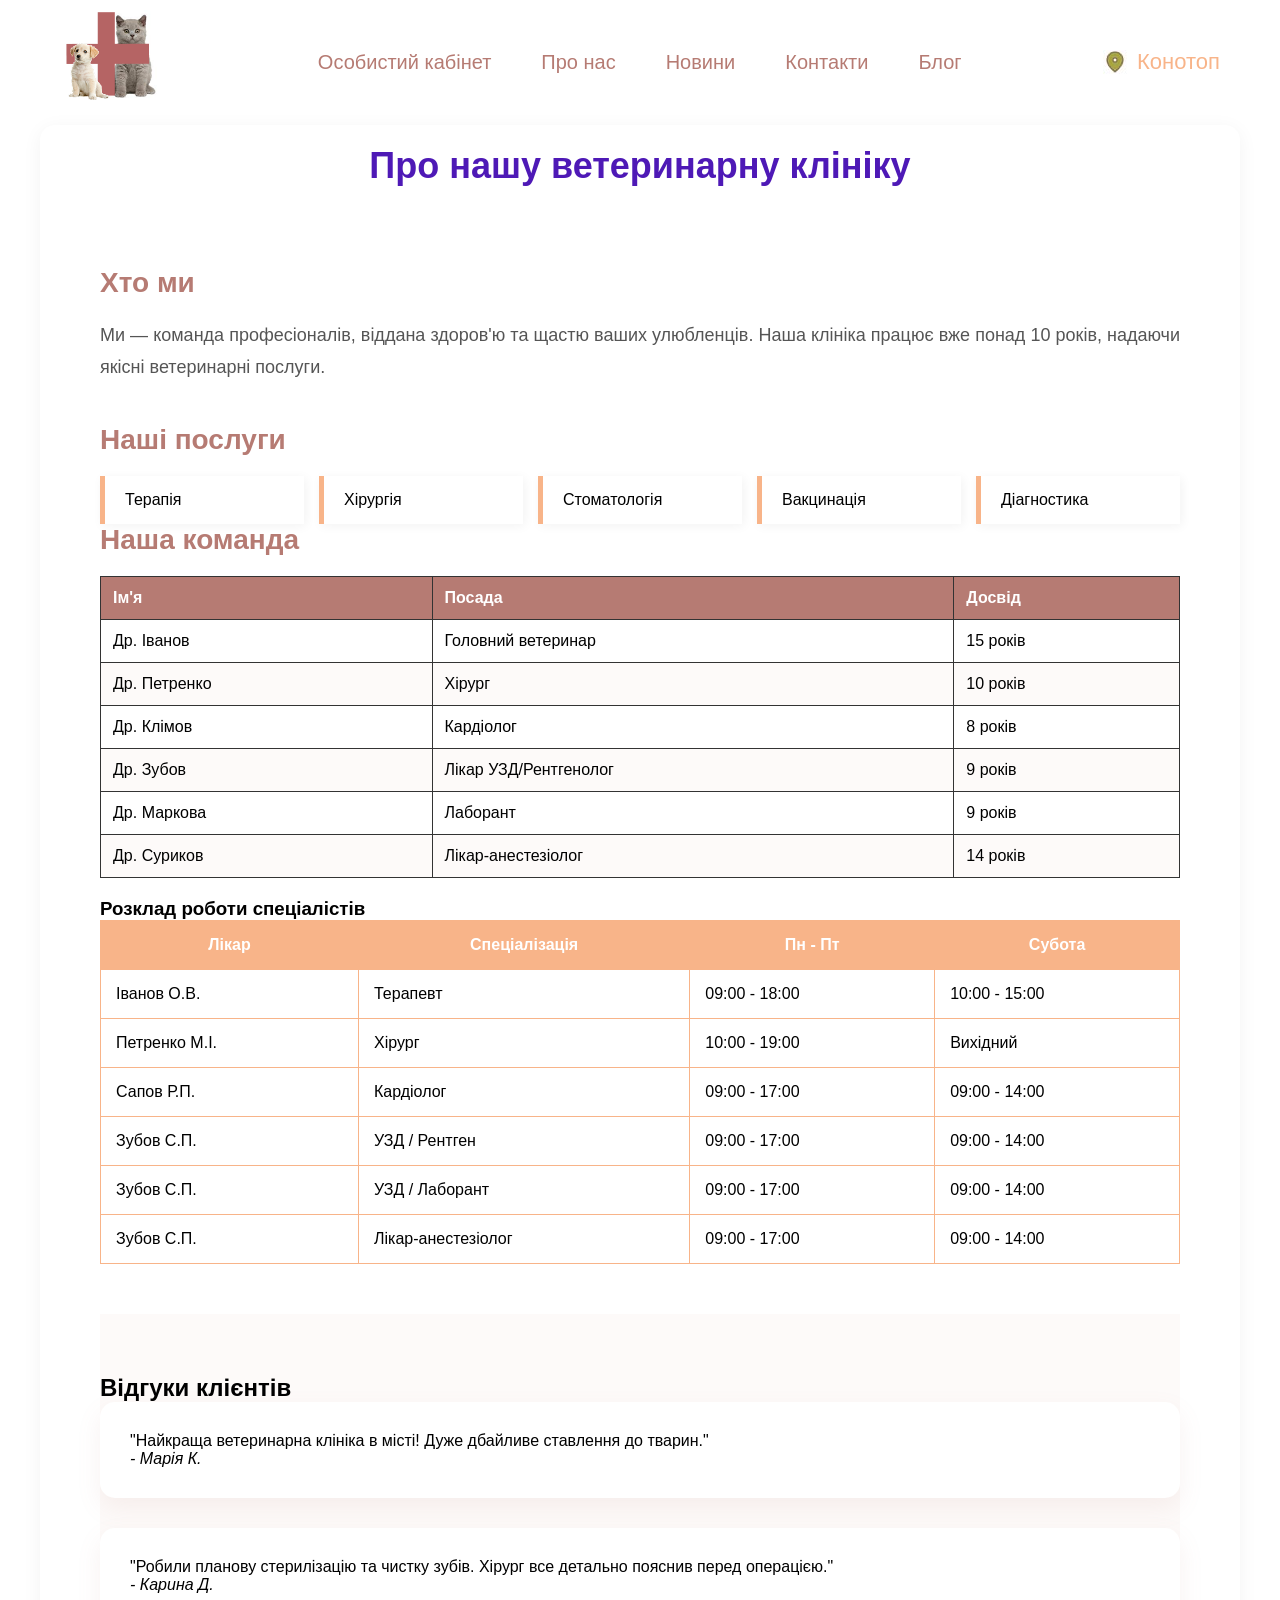
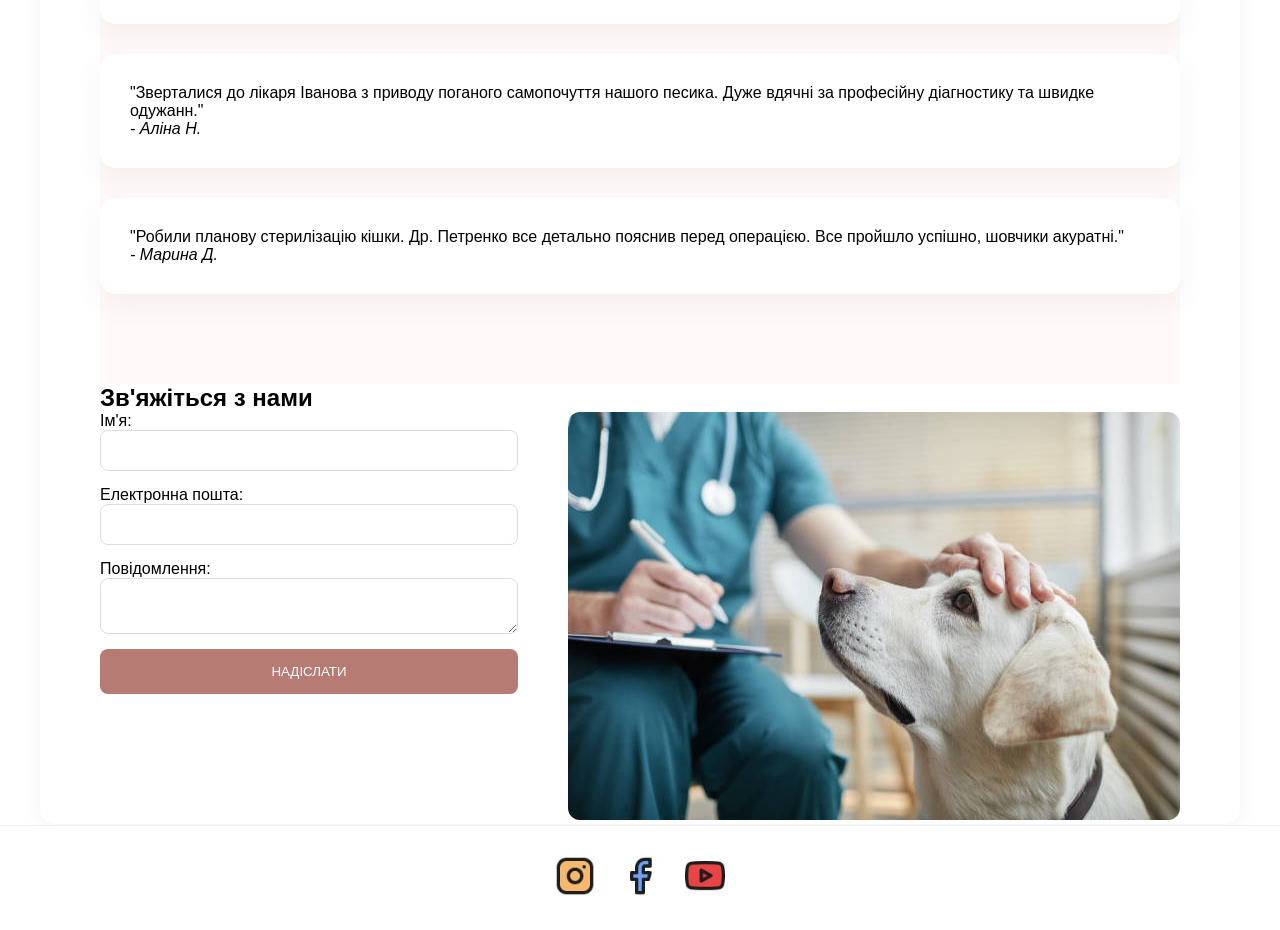
==== about.html @ 999e4d9e "перший запуск сайту ветеренарна клініка" ====
<!DOCTYPE html>
<html lang="uk">
<head>
    <meta charset="UTF-8">
    <meta name="viewport" content="width=device-width, initial-scale=1.0">
    <title>Про нас - Друзі тварин</title>
    <link rel="stylesheet" href="about.css">
</head>

<body>
    
    <header class="header">
        <div class="logo">
            <img src="./логотип.png" alt="Логотип">
        </div>

        <nav class="navigation">
            <ul>
                <li><a href="#">Особистий кабінет</a></li>
                <li><a href="./about.html">Про нас</a></li>
                <li><a href="#">Новини</a></li>
                <li><a href="./Kontaktu.html">Контакти</a></li>
                <li><a href="#">Блог</a></li>
            </ul>
        </nav>
        
        <div class="konotop">
            <img src="./location_on.jpg" alt="Локація">
            <a href="#">Конотоп</a>
        </div>
    </header>

    <main class="container">
        <h1 class="title">Про нашу ветеринарну клініку</h1>

        <section id="about-us" class="about">
            <h2>Хто ми</h2>
            <p>Ми — команда професіоналів, віддана здоров'ю та щастю ваших улюбленців. 
               Наша клініка працює вже понад 10 років, надаючи якісні ветеринарні послуги.
            </p>
        </section>

        <section id="our-services" class="services">
            <h2>Наші послуги</h2>
            <ul class="services-list">
                <li>Терапія</li>
                <li>Хірургія</li>
                <li>Стоматологія</li>
                <li>Вакцинація</li>
                <li>Діагностика</li>
            </ul>
        </section>

        <section id="our-team" class="team">
            <h2>Наша команда</h2>
            <table class="team-table">
                <thead>
                    <tr>
                        <th>Ім'я</th>
                        <th>Посада</th>
                        <th>Досвід</th>
                    </tr>
                </thead>
                <tbody>
                    <tr>
                        <td data-label="Ім'я">Др. Іванов</td>
                        <td data-label="Посада">Головний ветеринар</td>
                        <td data-label="Досвід">15 років</td>
                    </tr>
                    <tr>
                        <td data-label="Ім'я">Др. Петренко</td>
                        <td data-label="Посада">Хірург</td>
                        <td data-label="Досвід">10 років</td>
                    </tr>
                    <tr>
                        <td data-label="Ім'я">Др. Клімов</td>
                        <td data-label="Посада">Кардіолог</td>
                        <td data-label="Досвід">8 років</td>
                    </tr>
                    <tr>
                        <td data-label="Ім'я">Др. Зубов</td>
                        <td data-label="Посада">Лікар УЗД/Рентгенолог</td>
                        <td data-label="Досвід">9 років</td>
                    </tr>
                    <tr>
                        <td data-label="Ім'я">Др. Маркова</td>
                        <td data-label="Посада">Лаборант</td>
                        <td data-label="Досвід">9 років</td>
                    </tr>
                    <tr>
                        <td data-label="Ім'я">Др. Суриков</td>
                        <td data-label="Посада">Лікар-анестезіолог</td>
                        <td data-label="Досвід">14 років</td>
                    </tr>
                </tbody>
            </table>
        </section>

        <section id="schedule" class="schedule-section">
            <h3>Розклад роботи спеціалістів</h3>
            <table class="styled-table">
                <thead>
                    <tr>
                        <th>Лікар</th>
                        <th>Спеціалізація</th>
                        <th>Пн - Пт</th>
                        <th>Субота</th>
                    </tr>
                </thead>
                <tbody>
                    <tr>
                        <td data-label="Лікар">Іванов О.В.</td>
                        <td data-label="Спеціалізація">Терапевт</td>
                        <td data-label="Пн - Пт">09:00 - 18:00</td>
                        <td data-label="Субота">10:00 - 15:00</td>
                    </tr>
                    <tr>
                        <td data-label="Лікар">Петренко М.І.</td>
                        <td data-label="Спеціалізація">Хірург</td>
                        <td data-label="Пн - Пт">10:00 - 19:00</td>
                        <td data-label="Субота">Вихідний</td>
                    </tr>
                    <tr>
                        <td data-label="Лікар">Сапов Р.П.</td>
                        <td data-label="Спеціалізація">Кардіолог</td>
                        <td data-label="Пн - Пт">09:00 - 17:00</td>
                        <td data-label="Субота">09:00 - 14:00</td>
                    </tr>
                    <tr>
                        <td data-label="Лікар">Зубов С.П.</td>
                        <td data-label="Спеціалізація">УЗД / Рентген</td>
                        <td data-label="Пн - Пт">09:00 - 17:00</td>
                        <td data-label="Субота">09:00 - 14:00</td>
                    </tr>
                    <tr>
                        <td data-label="Лікар">Зубов С.П.</td>
                        <td data-label="Спеціалізація">УЗД / Лаборант</td>
                        <td data-label="Пн - Пт">09:00 - 17:00</td>
                        <td data-label="Субота">09:00 - 14:00</td>
                    </tr>
                    <tr>
                        <td data-label="Лікар">Зубов С.П.</td>
                        <td data-label="Спеціалізація">Лікар-анестезіолог</td>
                        <td data-label="Пн - Пт">09:00 - 17:00</td>
                        <td data-label="Субота">09:00 - 14:00</td>
                    </tr>
                </tbody>
            </table>
        </section>

        <section id="testimonials" class="reviews">
            <h2>Відгуки клієнтів</h2>
            <blockquote class="review">
                <p>"Найкраща ветеринарна клініка в місті! Дуже дбайливе ставлення до тварин."</p>
                <cite>- Марія К.</cite>
            </blockquote>
            <blockquote class="review">
                <p>"Робили планову стерилізацію та чистку зубів. Хірург все детально пояснив перед операцією."</p>
                <cite>- Карина Д.</cite>
            </blockquote>
             <blockquote class="review">
                <p>"Зверталися до лікаря Іванова з приводу поганого самопочуття нашого песика. Дуже вдячні за професійну діагностику та швидке одужанн."</p>
                <cite>- Аліна Н.</cite>
            </blockquote>
             <blockquote class="review">
                <p>"Робили планову стерилізацію кішки. Др. Петренко все детально пояснив перед операцією. Все пройшло успішно, шовчики акуратні."</p>
                <cite>- Марина Д.</cite>
            </blockquote>
        </section>

        <section id="contact-us" class="contacts">
            <h2>Зв'яжіться з нами</h2>
            <div class="contact-container">
                <form action="/submit-form" method="post">
                    <label for="name">Ім'я:</label>
                    <input type="text" id="name" name="name" required>
                    <label for="email">Електронна пошта:</label>
                    <input type="email" id="email" name="email" required>
                    <label for="message">Повідомлення:</label>
                    <textarea id="message" name="message" required></textarea>
                    <button type="submit">НАДІСЛАТИ</button>
                </form>
                <div class="contact-image-only">
                    <img src="./istockphoto-1303833889-612x612.jpg" alt="Ветеринарна допомога">
                </div>
            </div>
        </section>
    </main>

    <footer class="footer">
        <div class="footer-container">
            <ul class="social-links">
                <li><a href="#"><img src="./Instagram.jpg" alt="Instagram"></a></li>
                <li><a href="#"><img src="./Facebook.jpg" alt="Facebook"></a></li>
                <li><a href="#"><img src="./Youtube.jpg" alt="Youtube"></a></li>
            </ul>
        </div>
    </footer>
</body>
</html>
---- about.css ----
/* 1. Загальні налаштування */
* {
    margin: 0;
    padding: 0;
    box-sizing: border-box;
}

body {
    font-family: "Abel", sans-serif;
    background-color: #fff;
    overflow-x: hidden;
}

/* 2. Шапка (Header) */
.header {
    display: flex;
    justify-content: space-between;
    align-items: center;
    padding: 10px 60px;
    width: 100%;
}

.logo img {
    height: 100px;
    width: auto;
}

.navigation ul {
    list-style-type: none;
    display: flex;
    gap: 50px;
}

.navigation a {
    text-decoration: none;
    color: #b67b73;
    font-size: 20px;
}

.konotop {
    display: flex;
    align-items: center;
    gap: 10px;
}

.konotop a {
    color: #f8b489;
    text-decoration: none;
    font-size: 22px;
}

/* Контейнер */
.container {
    max-width: 1200px;
    margin: 1px auto;
    padding: 0 60px;
    background-color: #ffffff;
    border-radius: 15px;
    box-shadow: 0 4px 20px rgba(0, 0, 0, 0.05);
}

.title {
    font-size: 36px;
    color: #4e19b6;
    text-align: center;
    margin-bottom: 40px;
    padding-top: 20px;
}

/* Секція "Про нас" */
.about {
    padding: 40px 0;
}

.about h2, .services h2, .team h2 {
    color: #b67b73;
    font-size: 28px;
    margin-bottom: 20px;
}

.about p {
    font-size: 18px;
    line-height: 1.8;
    color: #555;
    text-align: justify;
}

/* Послуги */
.services-list {
    list-style: none;
    display: grid;
    grid-template-columns: repeat(auto-fit, minmax(200px, 1fr));
    gap: 15px;
}

.services-list li {
    background-color: #fff;
    padding: 15px 20px;
    border-left: 5px solid #f8b489;
    box-shadow: 2px 2px 10px rgba(0,0,0,0.05);
}

/* Таблиця Команда (Чіткі грані) */
.team-table {
    width: 100%;
    border-collapse: collapse;
    margin: 20px 0;
}

.team-table th, .team-table td {
    border: 1px solid #333;
    padding: 12px;
    text-align: left;
}

.team-table thead {
    background-color: #b67b73;
    color: white;
}

.team-table tr:nth-child(even) {
    background-color: #fdfaf9;
}

/* Таблиця Розклад */
.styled-table {
    width: 100%;
    border-collapse: collapse;
    margin-bottom: 50px;
}

.styled-table th, .styled-table td {
    border: 1px solid #f8b489;
    padding: 15px;
}

.styled-table thead {
    background-color: #f8b489;
    color: white;
}

.weekend {
    color: #e74c3c;
    font-weight: bold;
}

/* ВІДГУКИ */
.reviews {
    padding: 60px 0;
    background-color: #fdfaf9;
}

.review {
    background: #ffffff;
    border-radius: 15px;
    padding: 30px;
    margin-bottom: 30px;
    box-shadow: 0 10px 25px rgba(182, 123, 115, 0.1);
}

/* Форма контактів */
.contact-container {
    display: flex;
    gap: 50px;
}

.contact-container form {
    flex: 1;
    display: flex;
    flex-direction: column;
}

.contact-container input, .contact-container textarea {
    padding: 12px;
    margin-bottom: 15px;
    border: 1px solid #ddd;
    border-radius: 8px;
}

.contact-container button {
    background-color: #b67b73;
    color: white;
    padding: 15px;
    border: none;
    border-radius: 8px;
    cursor: pointer;
}

.contact-image-only img {
    width: 100%;
    border-radius: 12px;
}


/* 6. Футер */
.footer {
    padding: 10px 0; /* Зменшено висоту футера */
    background-color: #fff;
    border-top: 1px solid #eee;
    position: relative;
    z-index: 10;
}

.footer-container {
    display: flex;
    flex-direction: row; /* Змінено з column на row */
    justify-content: center; /* Центрує іконки по горизонталі */
    align-items: center;
    gap: 15px;
    padding: 20px;
}

.social-links {
    list-style: none;
    display: flex;
    gap: 25px;
}

.social-links img {
    width: 40px;
    height: auto;
    transition: 0.3s;
}

.social-links img:hover {
    transform: scale(1.1);
    opacity: 0.8;
}


/* 7. Адаптація для мобільних пристроїв (Media Queries) */
@media screen and (max-width: 768px) {
    
    .header {
        flex-direction: column;
        padding: 20px;
        gap: 15px;
    }

    .navigation ul {
        gap: 15px;
        flex-wrap: wrap;
        justify-content: center;
    }

    .container {
        padding: 0 15px;
    }

    /* ПЕРЕТВОРЕННЯ ТАБЛИЦЬ НА КАРТКИ */
    .team-table, .styled-table, 
    .team-table thead, .team-table tbody, 
    .team-table th, .team-table td, .team-table tr,
    .styled-table thead, .styled-table tbody, 
    .styled-table th, .styled-table td, .styled-table tr {
        display: block;
        width: 100%;
    }

    /* Ховаємо оригінальні заголовки таблиць */
    .team-table thead tr, .styled-table thead tr {
        position: absolute;
        top: -9999px;
        left: -9999px;
    }

    .team-table tr, .styled-table tr {
        margin-bottom: 20px;
        border: 2px solid #b67b73;
        border-radius: 10px;
        padding: 10px;
        background-color: #fff;
    }

    .team-table td, .styled-table td {
        border: none;
        border-bottom: 1px solid #eee;
        position: relative;
        padding-left: 50% !important;
        text-align: right;
        min-height: 40px;
        display: flex;
        align-items: center;
        justify-content: flex-end;
    }

    /* Додаємо назви колонок через атрибут data-label */
    .team-table td:before, .styled-table td:before {
        content: attr(data-label);
        position: absolute;
        left: 10px;
        width: 45%;
        text-align: left;
        font-weight: bold;
        color: #b67b73;
    }

    .contact-container {
        flex-direction: column;
        gap: 30px;
    }

    .title {
        font-size: 28px;
    }
}
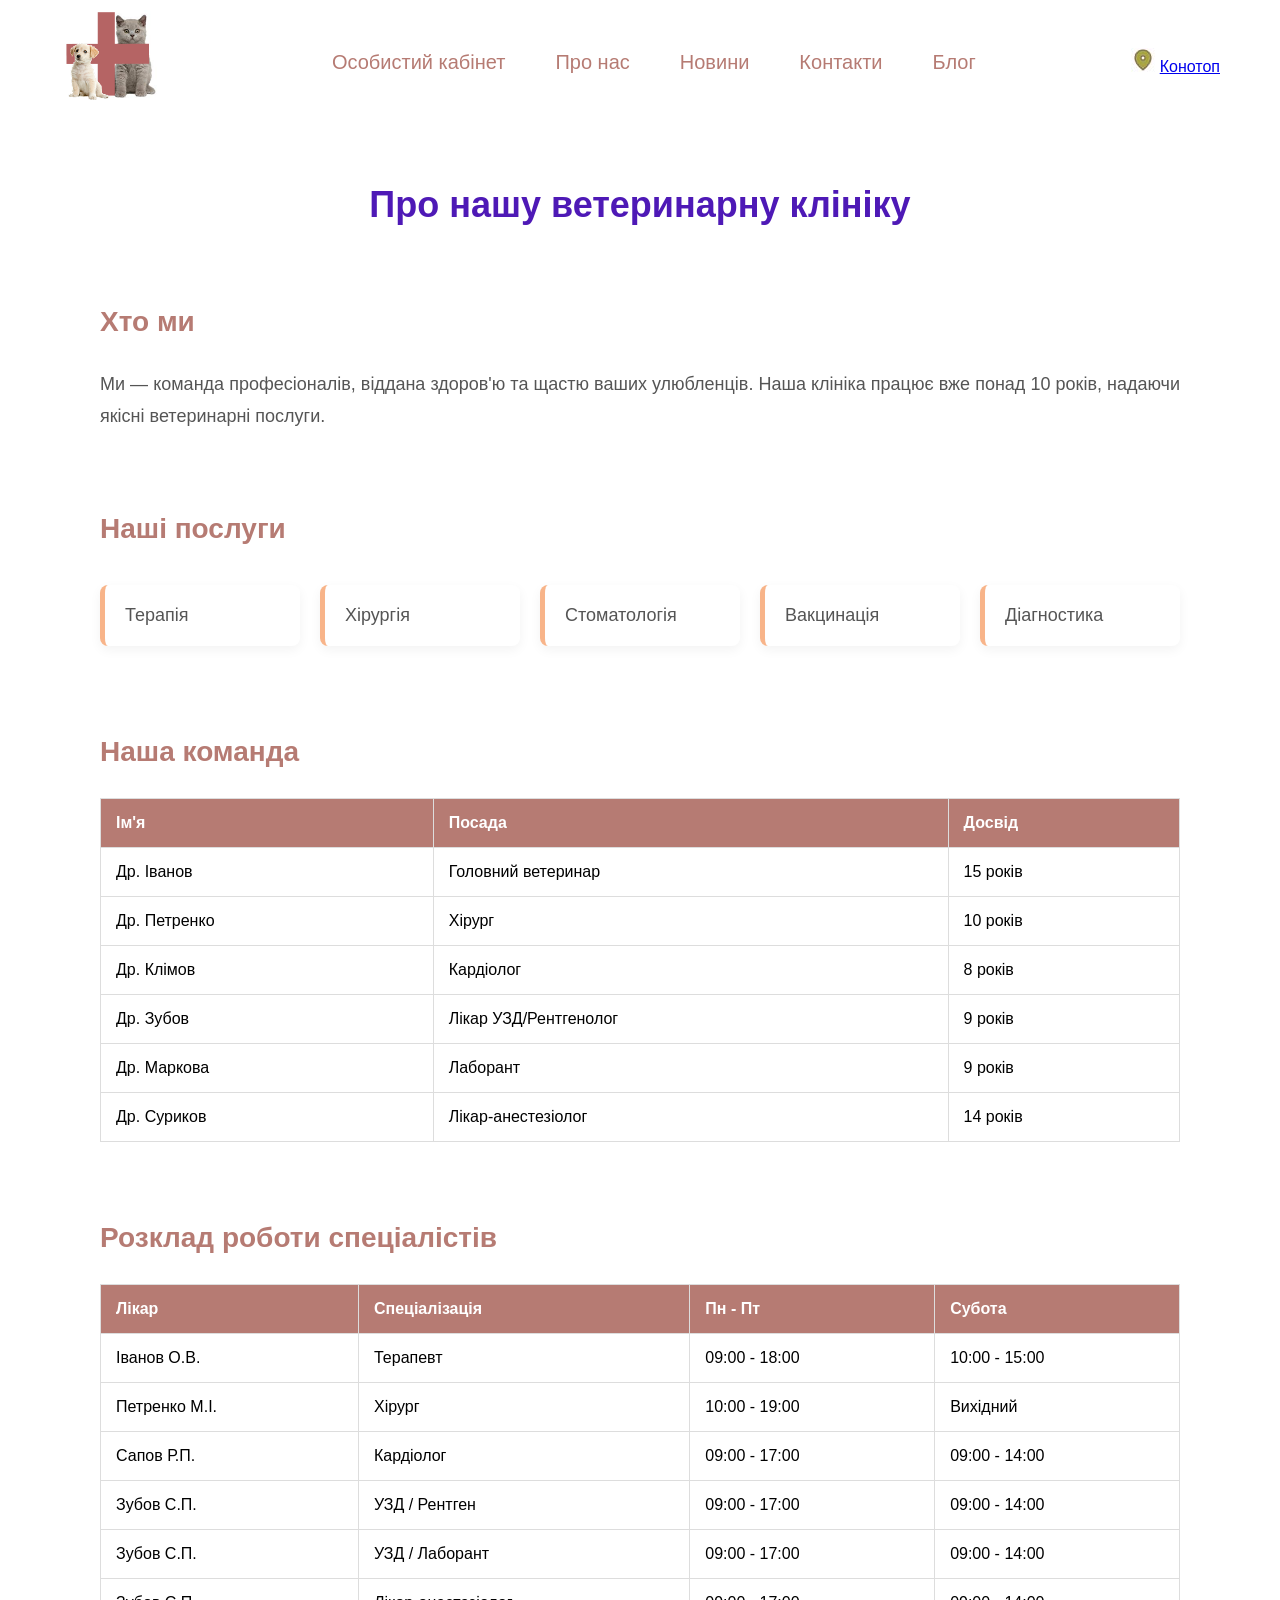
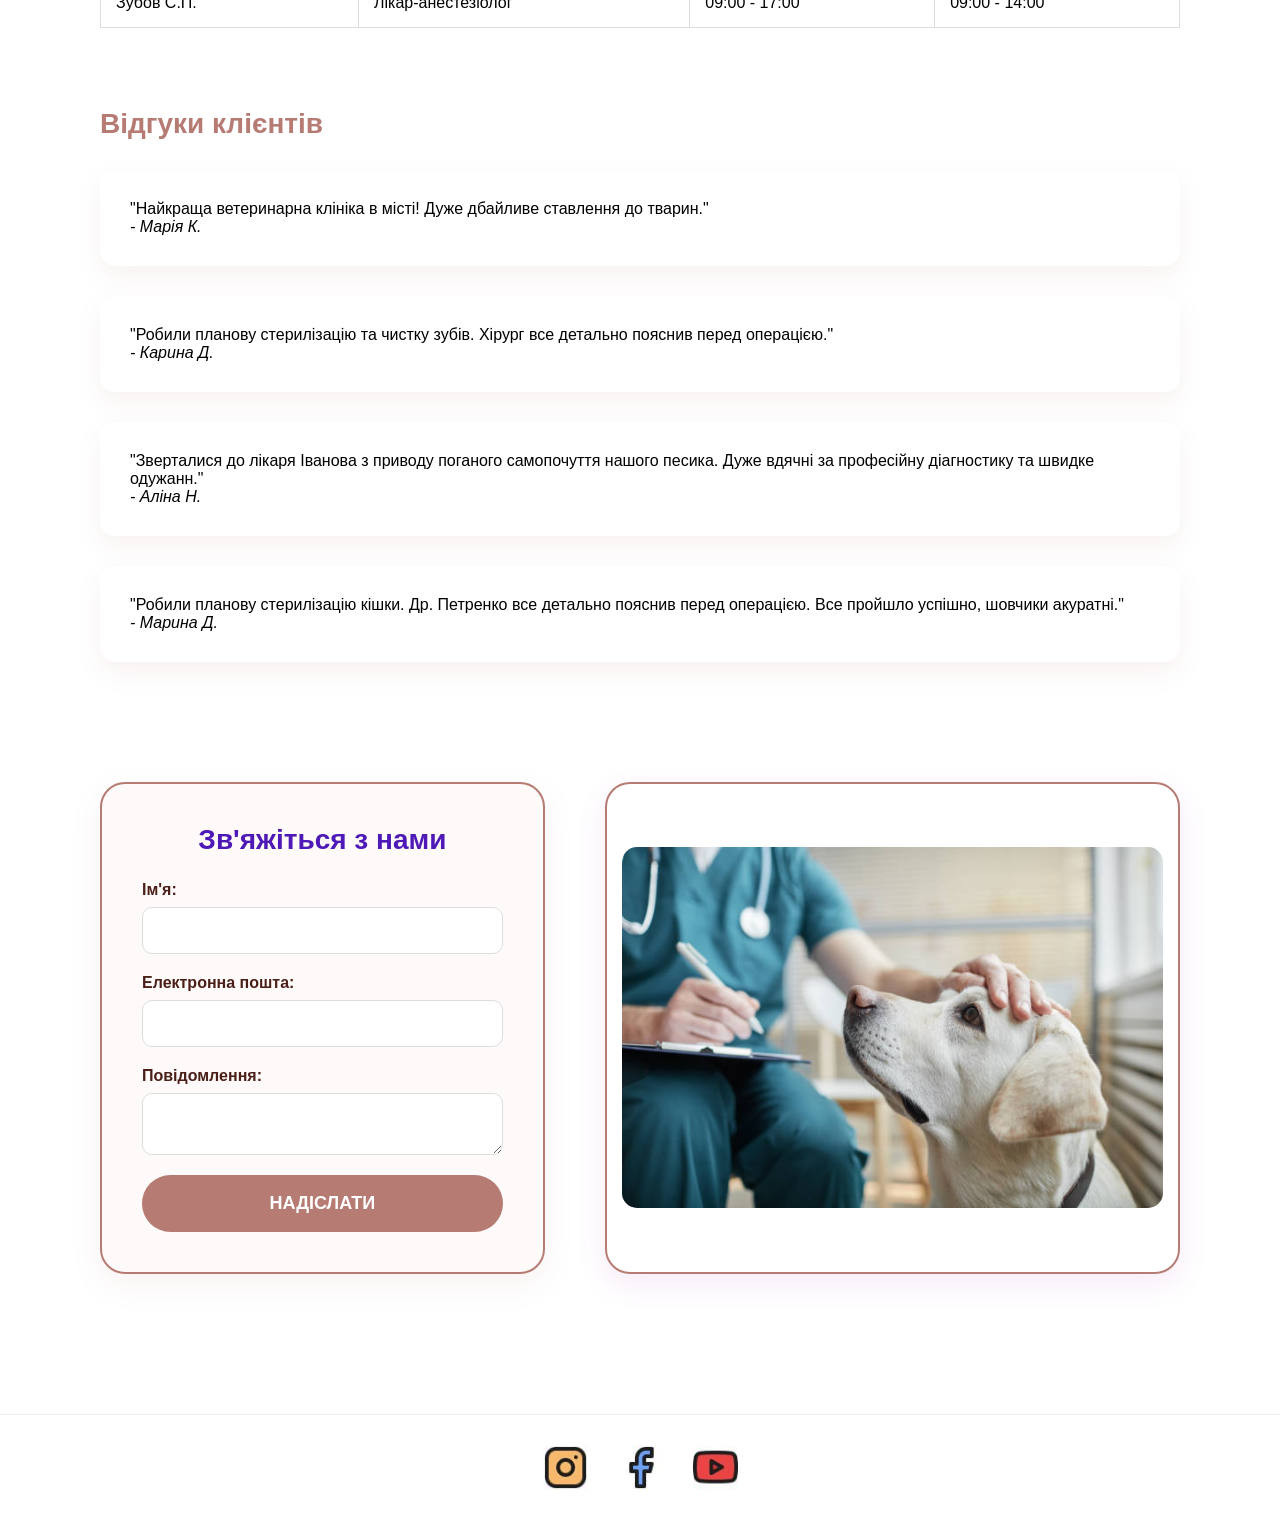
==== commit 19072955: "Оновлення інформації на сторінці Про нас" ====
--- a/about.html
+++ b/about.html
@@ -6,14 +6,11 @@
     <title>Про нас - Друзі тварин</title>
     <link rel="stylesheet" href="about.css">
 </head>
-
 <body>
-    
     <header class="header">
         <div class="logo">
             <img src="./логотип.png" alt="Логотип">
         </div>
-
         <nav class="navigation">
             <ul>
                 <li><a href="#">Особистий кабінет</a></li>
@@ -23,23 +20,19 @@
                 <li><a href="#">Блог</a></li>
             </ul>
         </nav>
-        
         <div class="konotop">
             <img src="./location_on.jpg" alt="Локація">
             <a href="#">Конотоп</a>
         </div>
     </header>
-
     <main class="container">
         <h1 class="title">Про нашу ветеринарну клініку</h1>
-
         <section id="about-us" class="about">
             <h2>Хто ми</h2>
             <p>Ми — команда професіоналів, віддана здоров'ю та щастю ваших улюбленців. 
                Наша клініка працює вже понад 10 років, надаючи якісні ветеринарні послуги.
             </p>
         </section>
-
         <section id="our-services" class="services">
             <h2>Наші послуги</h2>
             <ul class="services-list">
@@ -50,7 +43,6 @@
                 <li>Діагностика</li>
             </ul>
         </section>
-
         <section id="our-team" class="team">
             <h2>Наша команда</h2>
             <table class="team-table">
@@ -95,7 +87,6 @@
                 </tbody>
             </table>
         </section>
-
         <section id="schedule" class="schedule-section">
             <h3>Розклад роботи спеціалістів</h3>
             <table class="styled-table">
@@ -147,7 +138,6 @@
                 </tbody>
             </table>
         </section>
-
         <section id="testimonials" class="reviews">
             <h2>Відгуки клієнтів</h2>
             <blockquote class="review">
@@ -167,11 +157,10 @@
                 <cite>- Марина Д.</cite>
             </blockquote>
         </section>
-
         <section id="contact-us" class="contacts">
-            <h2>Зв'яжіться з нами</h2>
             <div class="contact-container">
                 <form action="/submit-form" method="post">
+                    <h2>Зв'яжіться з нами</h2> 
                     <label for="name">Ім'я:</label>
                     <input type="text" id="name" name="name" required>
                     <label for="email">Електронна пошта:</label>
@@ -186,7 +175,6 @@
             </div>
         </section>
     </main>
-
     <footer class="footer">
         <div class="footer-container">
             <ul class="social-links">
@@ -196,5 +184,6 @@
             </ul>
         </div>
     </footer>
+    <script src="script/script.js"></script>
 </body>
 </html>
--- a/about.css
+++ b/about.css
@@ -1,8 +1,8 @@
-/* 1. Загальні налаштування */
+/* 1. Загальні налаштування (Box Model) */
 * {
     margin: 0;
     padding: 0;
-    box-sizing: border-box;
+    box-sizing: border-box; /* Гарантує, що padding не роздуває блоки */
 }
 
 body {
@@ -18,6 +18,9 @@
     align-items: center;
     padding: 10px 60px;
     width: 100%;
+    background-color: #fff;
+    position: relative;
+    z-index: 100;
 }
 
 .logo img {
@@ -37,45 +40,29 @@
     font-size: 20px;
 }
 
-.konotop {
-    display: flex;
-    align-items: center;
-    gap: 10px;
-}
-
-.konotop a {
-    color: #f8b489;
-    text-decoration: none;
-    font-size: 22px;
-}
-
-/* Контейнер */
+/* 3. Контейнер сторінки */
 .container {
     max-width: 1200px;
-    margin: 1px auto;
-    padding: 0 60px;
-    background-color: #ffffff;
-    border-radius: 15px;
-    box-shadow: 0 4px 20px rgba(0, 0, 0, 0.05);
+    margin: 40px auto;
+    padding: 20px 60px;
 }
 
 .title {
     font-size: 36px;
     color: #4e19b6;
     text-align: center;
-    margin-bottom: 40px;
-    padding-top: 20px;
-}
-
-/* Секція "Про нас" */
-.about {
-    padding: 40px 0;
-}
-
-.about h2, .services h2, .team h2 {
+    margin-bottom: 60px;
+}
+
+/* 4. Секції (Margin для ієрархії) */
+.about, .services, .team, .schedule-section, .reviews {
+    margin-top: 80px;
+}
+
+.about h2, .services h2, .team h2, .schedule-section h3, .reviews h2 {
     color: #b67b73;
     font-size: 28px;
-    margin-bottom: 20px;
+    margin-bottom: 30px;
 }
 
 .about p {
@@ -85,71 +72,137 @@
     text-align: justify;
 }
 
-/* Послуги */
+/* --- ПОВЕРНЕННЯ СТИЛЮ ПОСЛУГ (КАРТКИ) --- */
 .services-list {
     list-style: none;
     display: grid;
     grid-template-columns: repeat(auto-fit, minmax(200px, 1fr));
-    gap: 15px;
+    gap: 20px;
+    padding: 10px 0;
 }
 
 .services-list li {
     background-color: #fff;
-    padding: 15px 20px;
-    border-left: 5px solid #f8b489;
-    box-shadow: 2px 2px 10px rgba(0,0,0,0.05);
-}
-
-/* Таблиця Команда (Чіткі грані) */
-.team-table {
+    padding: 20px;
+    border-left: 5px solid #f8b489; /* Помаранчева лінія зліва (Border) */
+    border-radius: 8px;
+    box-shadow: 0 4px 12px rgba(0, 0, 0, 0.05);
+    font-size: 18px;
+    color: #555;
+    transition: transform 0.3s ease, background-color 0.3s ease;
+}
+
+.services-list li:hover {
+    transform: translateX(10px);
+    background-color: #fdfaf9;
+}
+
+/* 5. Таблиці */
+.team-table, .styled-table {
     width: 100%;
     border-collapse: collapse;
-    margin: 20px 0;
-}
-
-.team-table th, .team-table td {
-    border: 1px solid #333;
-    padding: 12px;
+    margin-bottom: 40px;
+}
+
+.team-table th, .team-table td, .styled-table th, .styled-table td {
+    border: 1px solid #ddd;
+    padding: 15px;
     text-align: left;
 }
 
-.team-table thead {
+.team-table thead, .styled-table thead {
+    background-color: #b67b73;
+    color: #ffffff;
+}
+
+/* 6. РОЗДІЛ КОНТАКТІВ: ДВІ ОКРЕМІ КАРТКИ */
+.contacts {
+    margin: 120px auto 80px auto;
+}
+
+.contact-container {
+    display: flex;
+    justify-content: center;
+    align-items: stretch;
+    gap: 60px;
+}
+
+/* КАРТКА 1: ФОРМА ІЗ ЗАГОЛОВКОМ ВСЕРЕДИНІ */
+.contact-container form {
+    flex: 1;
+    max-width: 500px;
+    background-color: #fdfaf9; 
+    padding: 40px;
+    border: 2px solid #b67b73; /* Рамка картки (Border) */
+    border-radius: 25px;
+    box-shadow: 0 10px 30px rgba(182, 123, 115, 0.1);
+    display: flex;
+    flex-direction: column;
+}
+
+/* Заголовок всередині форми */
+.contact-container form h2 {
+    color: #4e19b6;
+    font-size: 28px;
+    margin-bottom: 25px;
+    text-align: center;
+    font-weight: bold;
+}
+
+.contact-container label {
+    display: block;
+    margin-bottom: 8px;
+    font-weight: bold;
+    color: #4b1f17;
+}
+
+.contact-container input, .contact-container textarea {
+    width: 100%;
+    padding: 15px;
+    margin-bottom: 20px;
+    border: 1px solid #ddd;
+    border-radius: 10px;
+    font-family: inherit;
+}
+
+.contact-container button {
     background-color: #b67b73;
     color: white;
-}
-
-.team-table tr:nth-child(even) {
-    background-color: #fdfaf9;
-}
-
-/* Таблиця Розклад */
-.styled-table {
-    width: 100%;
-    border-collapse: collapse;
-    margin-bottom: 50px;
-}
-
-.styled-table th, .styled-table td {
-    border: 1px solid #f8b489;
+    padding: 18px;
+    border: none;
+    border-radius: 40px;
+    font-size: 18px;
+    font-weight: bold;
+    cursor: pointer;
+    transition: all 0.3s ease;
+}
+
+.contact-container button:hover {
+    background-color: #f6877d;
+    box-shadow: 0 4px 15px rgba(181, 46, 185, 0.3);
+}
+
+/* КАРТКА 2: ВЕЛИКА КАРТИНКА ПОРУЧ */
+.contact-image-only {
+    flex: 1.5;
+    background-color: #fff;
     padding: 15px;
-}
-
-.styled-table thead {
-    background-color: #f8b489;
-    color: white;
-}
-
-.weekend {
-    color: #e74c3c;
-    font-weight: bold;
-}
-
-/* ВІДГУКИ */
-.reviews {
-    padding: 60px 0;
-    background-color: #fdfaf9;
-}
-
+    border: 2px solid #b67b73; /* Окрема межа для картинки */
+    border-radius: 25px;
+    box-shadow: 0 10px 30px rgba(181, 46, 185, 0.1);
+    display: flex;
+    justify-content: center;
+    align-items: center;
+}
+
+.contact-image-only img {
+    width: 100%;
+    max-width: 750px;
+    height: auto;
+    border-radius: 15px;
+}
+
+/* 7. Відгуки */
 .review {
     background: #ffffff;
     border-radius: 15px;
@@ -158,149 +211,39 @@
     box-shadow: 0 10px 25px rgba(182, 123, 115, 0.1);
 }
 
-/* Форма контактів */
-.contact-container {
-    display: flex;
-    gap: 50px;
-}
-
-.contact-container form {
-    flex: 1;
-    display: flex;
-    flex-direction: column;
-}
-
-.contact-container input, .contact-container textarea {
-    padding: 12px;
-    margin-bottom: 15px;
-    border: 1px solid #ddd;
-    border-radius: 8px;
-}
-
-.contact-container button {
-    background-color: #b67b73;
-    color: white;
-    padding: 15px;
-    border: none;
-    border-radius: 8px;
-    cursor: pointer;
-}
-
-.contact-image-only img {
-    width: 100%;
-    border-radius: 12px;
-}
-
-
-/* 6. Футер */
+/* 8. Футер */
 .footer {
-    padding: 10px 0; /* Зменшено висоту футера */
+    padding: 30px 0;
     background-color: #fff;
     border-top: 1px solid #eee;
-    position: relative;
-    z-index: 10;
 }
 
 .footer-container {
     display: flex;
-    flex-direction: row; /* Змінено з column на row */
-    justify-content: center; /* Центрує іконки по горизонталі */
-    align-items: center;
-    gap: 15px;
-    padding: 20px;
+    justify-content: center;
+    gap: 30px;
 }
 
 .social-links {
     list-style: none;
     display: flex;
-    gap: 25px;
+    gap: 30px;
 }
 
 .social-links img {
-    width: 40px;
-    height: auto;
-    transition: 0.3s;
-}
-
-.social-links img:hover {
-    transform: scale(1.1);
-    opacity: 0.8;
-}
-
-
-/* 7. Адаптація для мобільних пристроїв (Media Queries) */
-@media screen and (max-width: 768px) {
-    
-    .header {
-        flex-direction: column;
-        padding: 20px;
-        gap: 15px;
-    }
-
-    .navigation ul {
-        gap: 15px;
-        flex-wrap: wrap;
-        justify-content: center;
-    }
-
-    .container {
-        padding: 0 15px;
-    }
-
-    /* ПЕРЕТВОРЕННЯ ТАБЛИЦЬ НА КАРТКИ */
-    .team-table, .styled-table, 
-    .team-table thead, .team-table tbody, 
-    .team-table th, .team-table td, .team-table tr,
-    .styled-table thead, .styled-table tbody, 
-    .styled-table th, .styled-table td, .styled-table tr {
-        display: block;
-        width: 100%;
-    }
-
-    /* Ховаємо оригінальні заголовки таблиць */
-    .team-table thead tr, .styled-table thead tr {
-        position: absolute;
-        top: -9999px;
-        left: -9999px;
-    }
-
-    .team-table tr, .styled-table tr {
-        margin-bottom: 20px;
-        border: 2px solid #b67b73;
-        border-radius: 10px;
-        padding: 10px;
-        background-color: #fff;
-    }
-
-    .team-table td, .styled-table td {
-        border: none;
-        border-bottom: 1px solid #eee;
-        position: relative;
-        padding-left: 50% !important;
-        text-align: right;
-        min-height: 40px;
-        display: flex;
-        align-items: center;
-        justify-content: flex-end;
-    }
-
-    /* Додаємо назви колонок через атрибут data-label */
-    .team-table td:before, .styled-table td:before {
-        content: attr(data-label);
-        position: absolute;
-        left: 10px;
-        width: 45%;
-        text-align: left;
-        font-weight: bold;
-        color: #b67b73;
-    }
-
+    width: 45px;
+}
+
+/* 9. Адаптація */
+@media screen and (max-width: 992px) {
     .contact-container {
         flex-direction: column;
         gap: 30px;
     }
-
-    .title {
-        font-size: 28px;
+    .header {
+        flex-direction: column;
+        padding: 20px;
     }
-}+}
+
+
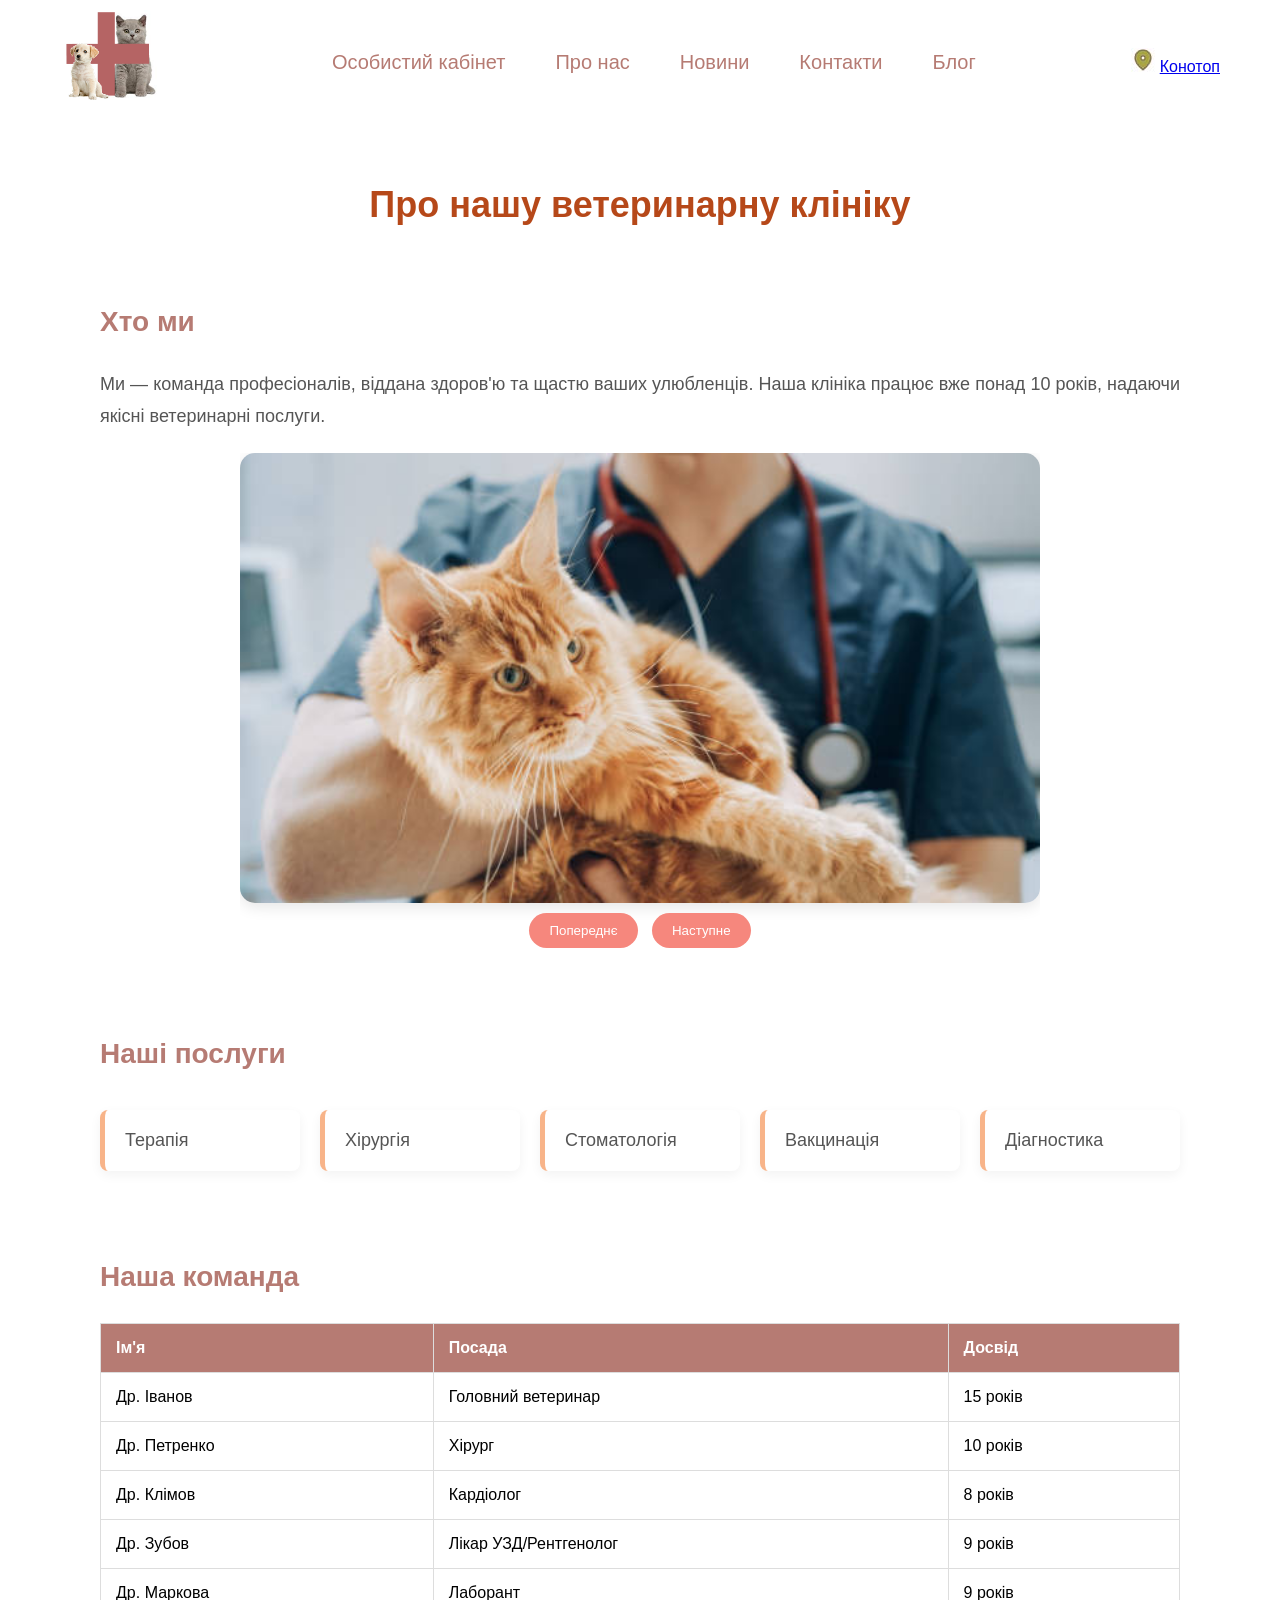
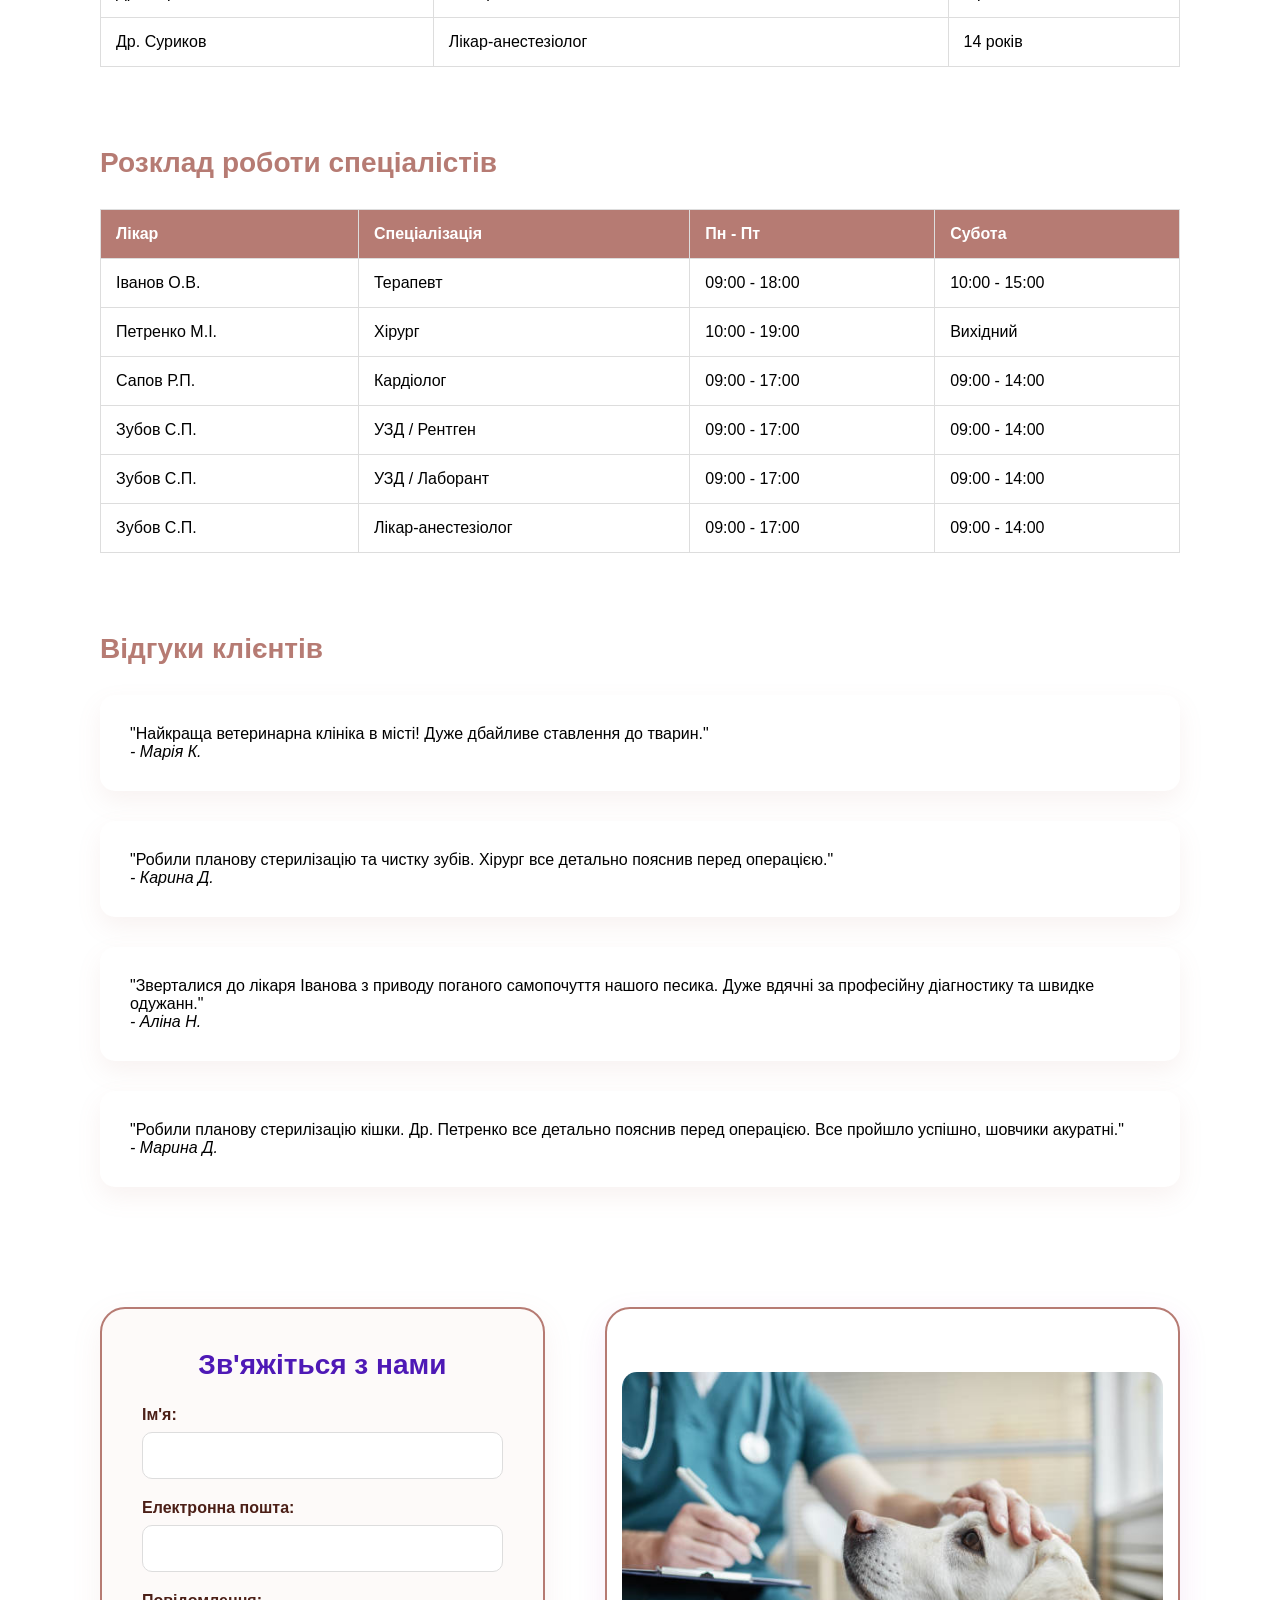
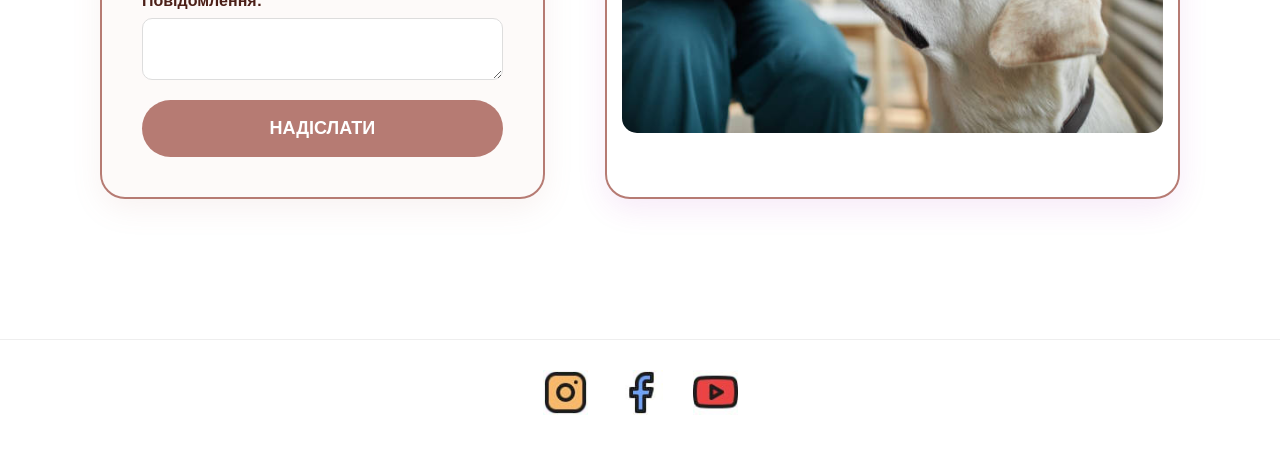
==== commit 87fde590: "Оновлення інформації на сторінці Про нас" ====
--- a/about.html
+++ b/about.html
@@ -32,6 +32,16 @@
             <p>Ми — команда професіоналів, віддана здоров'ю та щастю ваших улюбленців. 
                Наша клініка працює вже понад 10 років, надаючи якісні ветеринарні послуги.
             </p>
+
+            <div id="imageSlider"> 
+                <img src="./1.jpg" alt="Зображення 1"> 
+                <img src="./2.jpg" alt="Зображення 2"> 
+                <img src="./3.jpg" alt="Зображення 3"> 
+
+                <button id="prevBtn">Попереднє</button> 
+                <button id="nextBtn">Наступне</button> 
+            </div>
+
         </section>
         <section id="our-services" class="services">
             <h2>Наші послуги</h2>
@@ -159,7 +169,7 @@
         </section>
         <section id="contact-us" class="contacts">
             <div class="contact-container">
-                <form action="/submit-form" method="post">
+                <form id="contactForm">
                     <h2>Зв'яжіться з нами</h2> 
                     <label for="name">Ім'я:</label>
                     <input type="text" id="name" name="name" required>
--- a/about.css
+++ b/about.css
@@ -49,7 +49,7 @@
 
 .title {
     font-size: 36px;
-    color: #4e19b6;
+    color: #b64819;
     text-align: center;
     margin-bottom: 60px;
 }
@@ -148,6 +148,46 @@
     text-align: center;
     font-weight: bold;
 }
+
+/* Налаштування слайдера */
+#imageSlider {
+    position: relative;
+    max-width: 800px; /* Можеш змінити ширину під свій дизайн */
+    margin: 20px auto;
+    overflow: hidden;
+    text-align: center;
+}
+
+#imageSlider img {
+    width: 100%;           /* Картинка розтягується на всю ширину контейнера */
+    height: 450px;         /* ФІКСОВАНА ВИСОТА для всіх картинок */
+    object-fit: cover;     /* Це головне: картинка обрізається, а не стискається */
+    display: none;         /* Спочатку ховаємо всі (JS покаже першу) */
+    border-radius: 15px;
+    box-shadow: 0 4px 15px rgba(0,0,0,0.1);
+}
+
+/* Стиль для кнопок слайдера під Хто ми*/
+#prevBtn, #nextBtn {
+    background-color: #f6877d;
+    color: white;
+    border: none;
+    padding: 10px 20px;
+    margin: 10px 5px;
+    border-radius: 20px;
+    cursor: pointer;
+    font-family: "Abel", sans-serif;
+    transition: 0.3s;
+}
+
+#prevBtn:hover, #nextBtn:hover {
+    background-color: #e5766c;
+    transform: scale(1.05);
+}
+
+
+
+
 
 .contact-container label {
     display: block;
